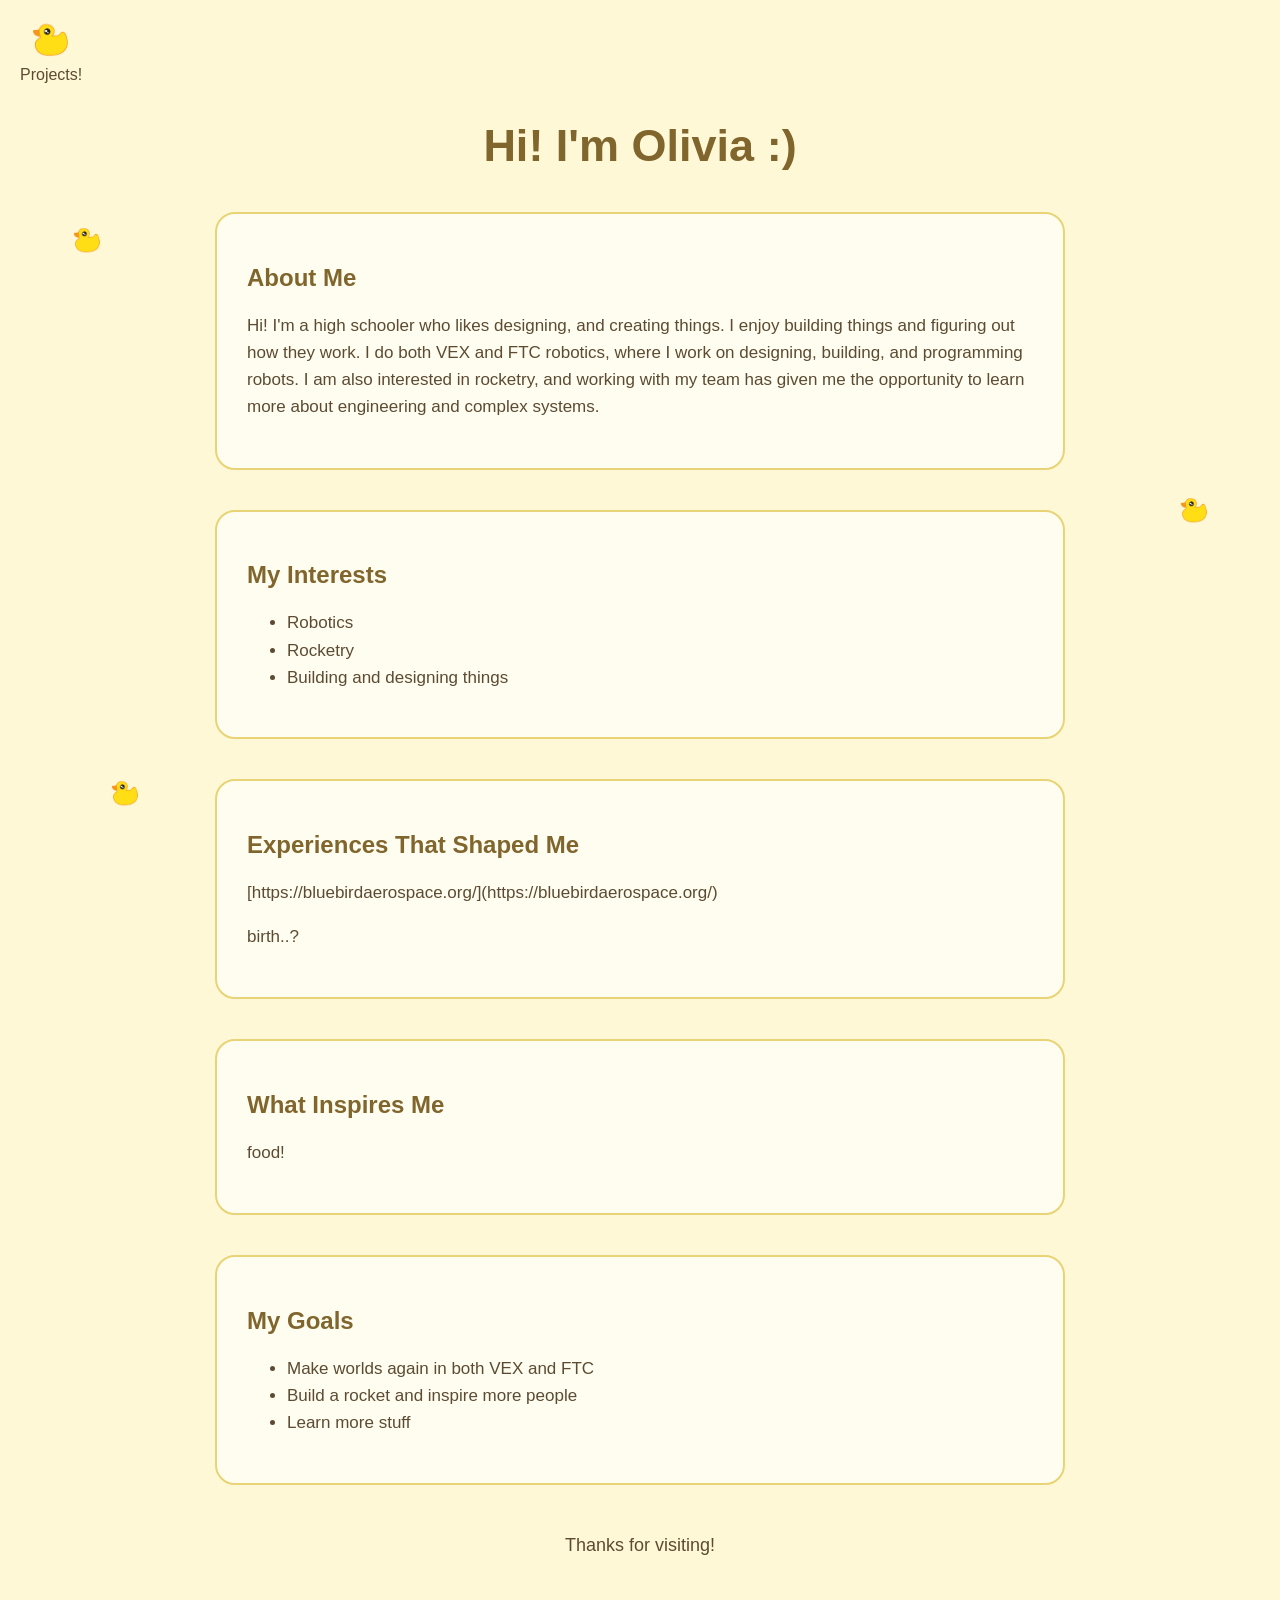
==== index.html @ 073da1d1 "Fix link formatting in experiences section" ====
<!DOCTYPE html>
<html>
<head>
    <title>Olivia - About Me</title>
    <link rel="stylesheet" href="style.css">
</head>

<body>

<div class="menu">

    <img src="images/duck.png" class="menu-duck" onclick="showProjects()">

    <div id="speech">Projects!</div>

    <div id="projects">
        <a href="projects/cardboard.html"> Cardboard Innovations</a>
    </div>

</div>

<img src="images/duck.png" class="duck duck1">
<img src="images/duck.png" class="duck duck2">
<img src="images/duck.png" class="duck duck3">

    <div class="container">

        <h1>Hi! I'm Olivia :) </h1>
        

        <div class="card">
            <h2>About Me</h2>

            <p>
                Hi! I'm a high schooler who likes designing, and creating things. I enjoy building things and figuring out how they work. I do both VEX and FTC robotics, where I work on designing, building, and programming robots. I am also interested in rocketry, and working with my team has given me the opportunity to learn more about engineering and complex systems.
            </p>
        </div>

        <div class="card">
            <h2>My Interests</h2>

            <ul>
                <li>Robotics</li>
                <li>Rocketry</li>
                <li>Building and designing things</li>
            </ul>
        </div>

        <div class="card">
            <h2>Experiences That Shaped Me</h2>

            <p>
              [https://bluebirdaerospace.org/](https://bluebirdaerospace.org/)
            </p>

            <p>
              birth..?  
            </p>
        </div>

        <div class="card">
            <h2>What Inspires Me</h2>

            <p>
                food!
            </p>
        </div>

        <div class="card">
            <h2>My Goals</h2>

            <ul>
                <li> Make worlds again in both VEX and FTC </li>
                <li> Build a rocket and inspire more people </li>
                <li> Learn more stuff</li>
            </ul>
        </div>

        <p class="bottom">Thanks for visiting! </p>

    </div>

    <script src="script.js"></script>

</body>
</html>
---- style.css ----
body {
    background: #fff8d6;
    color: #5c4b32;
    font-family: Arial, sans-serif;
    margin: 0;
}

.container {
    width: 70%;
    max-width: 850px;
    margin: 120px auto;
    text-align: center;
}

h1 {
    font-size: 45px;
    color: #80652c;
}

h2 {
    color: #80652c;
}

.intro {
    color: #a58a48;
    font-size: 18px;
}

.card {
    background: #fffdf0;
    border: 2px solid #e8d477;
    border-radius: 20px;
    padding: 30px;
    margin: 40px 0;
    text-align: left;
}

.card p,
.card li {
    font-size: 17px;
    line-height: 1.6;
}

.menu {
    position: fixed;
    top: 20px;
    left: 20px;
    z-index: 10;
}

.menu-duck {
    width: 60px;
    cursor: pointer;
}

.menu-duck:hover {
    transform: scale(1.1);
}

#projects {
    display: none;
    background: #fffdf0;
    border: 2px solid #e8d477;
    border-radius: 12px;
    padding: 12px;
    margin-top: 5px;
    width: 180px;
}

#projects a {
    color: #5c4b32;
    text-decoration: none;
    font-weight: bold;
}

#projects a:hover {
    color: #a58a48;
}

.duck {
    position: fixed;
    width: 45px;
    cursor: pointer;
}

.duck1 {
    top: 25%;
    left: 5%;
}

.duck2 {
    top: 55%;
    right: 5%;
}

.duck3 {
    bottom: 10%;
    left: 8%;
}

.bottom {
    margin-top: 50px;
    font-size: 18px;
}

.project-pictures {
    display: flex;
    justify-content: space-between;
    gap: 15px;
    margin-top: 25px;
}

.project-pictures img {
    width: 23%;
    height: 150px;
    object-fit: cover;
    border-radius: 12px;
}
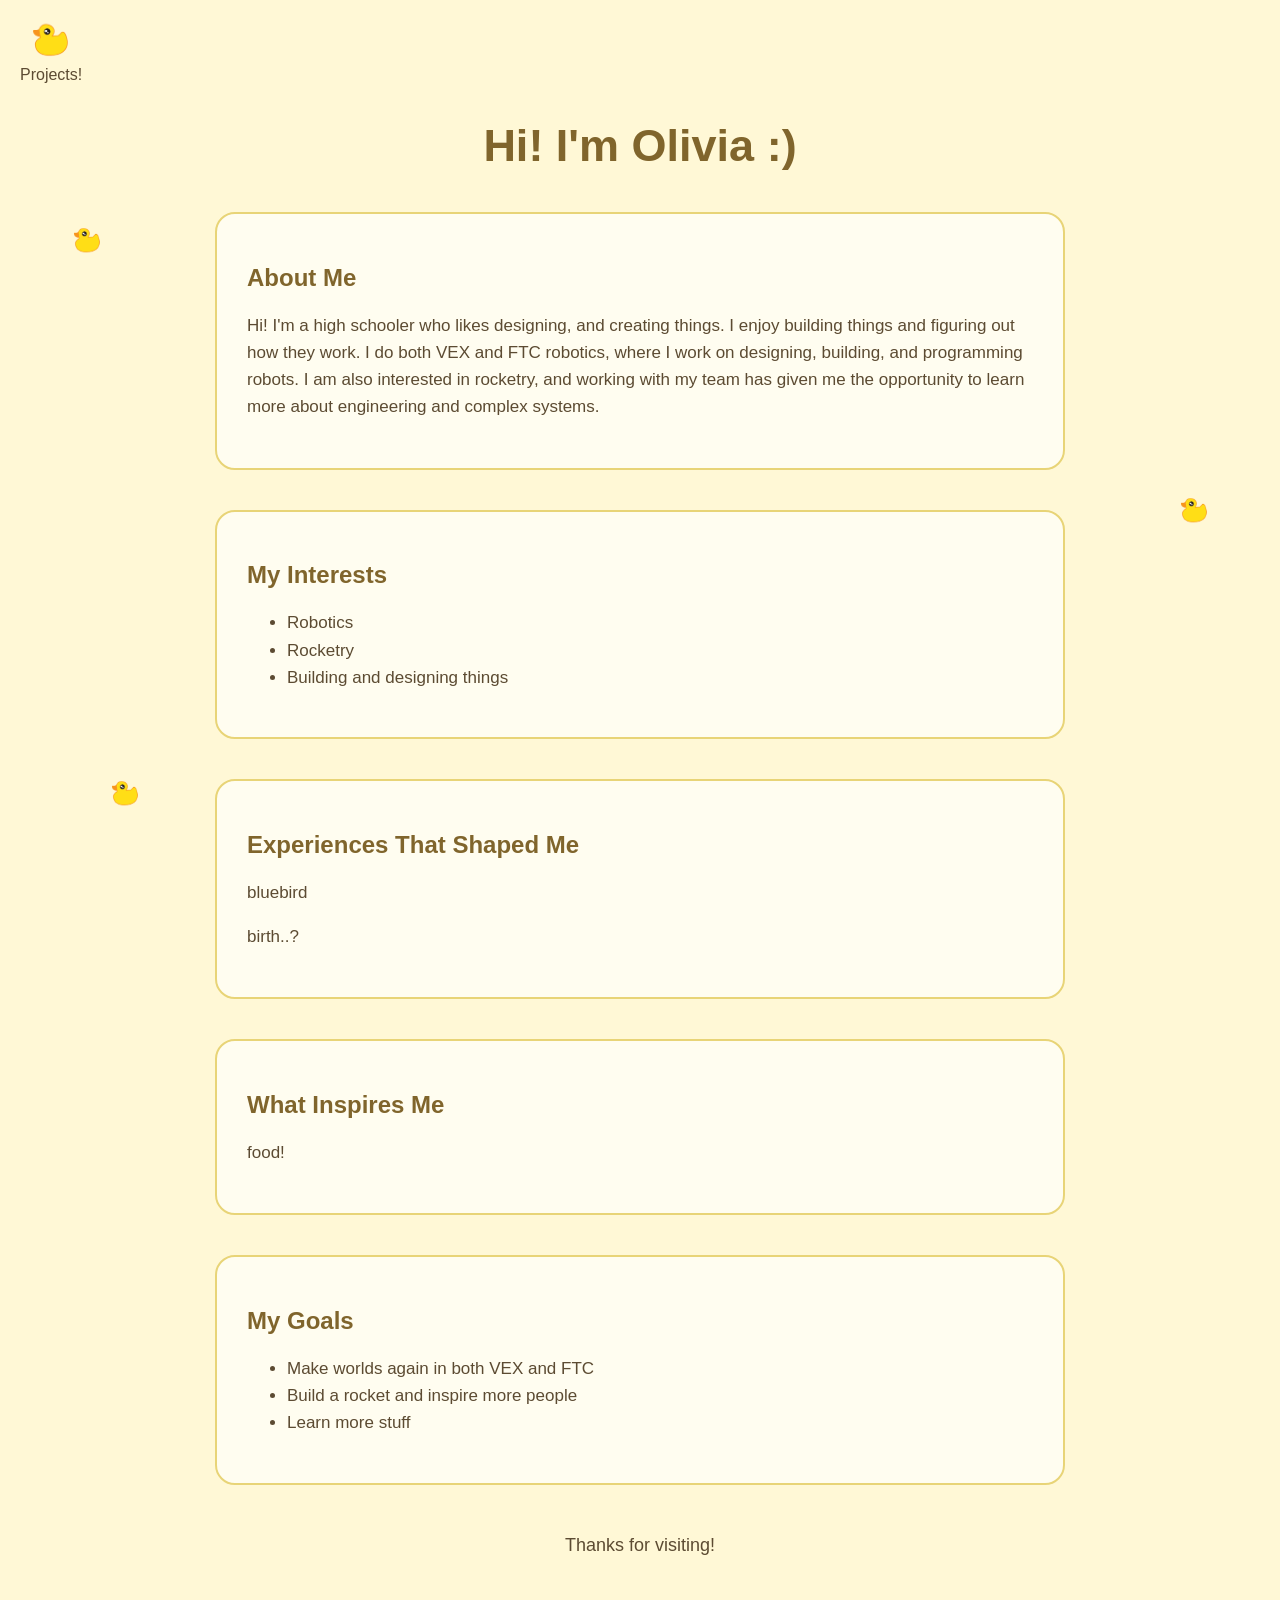
==== commit 68dc912d: "Fix link formatting in experiences section" ====
--- a/index.html
+++ b/index.html
@@ -50,7 +50,8 @@
             <h2>Experiences That Shaped Me</h2>
 
             <p>
-              [https://bluebirdaerospace.org/](https://bluebirdaerospace.org/)
+              bluebird
+               <https://bluebirdaerospace.org>
             </p>
 
             <p>
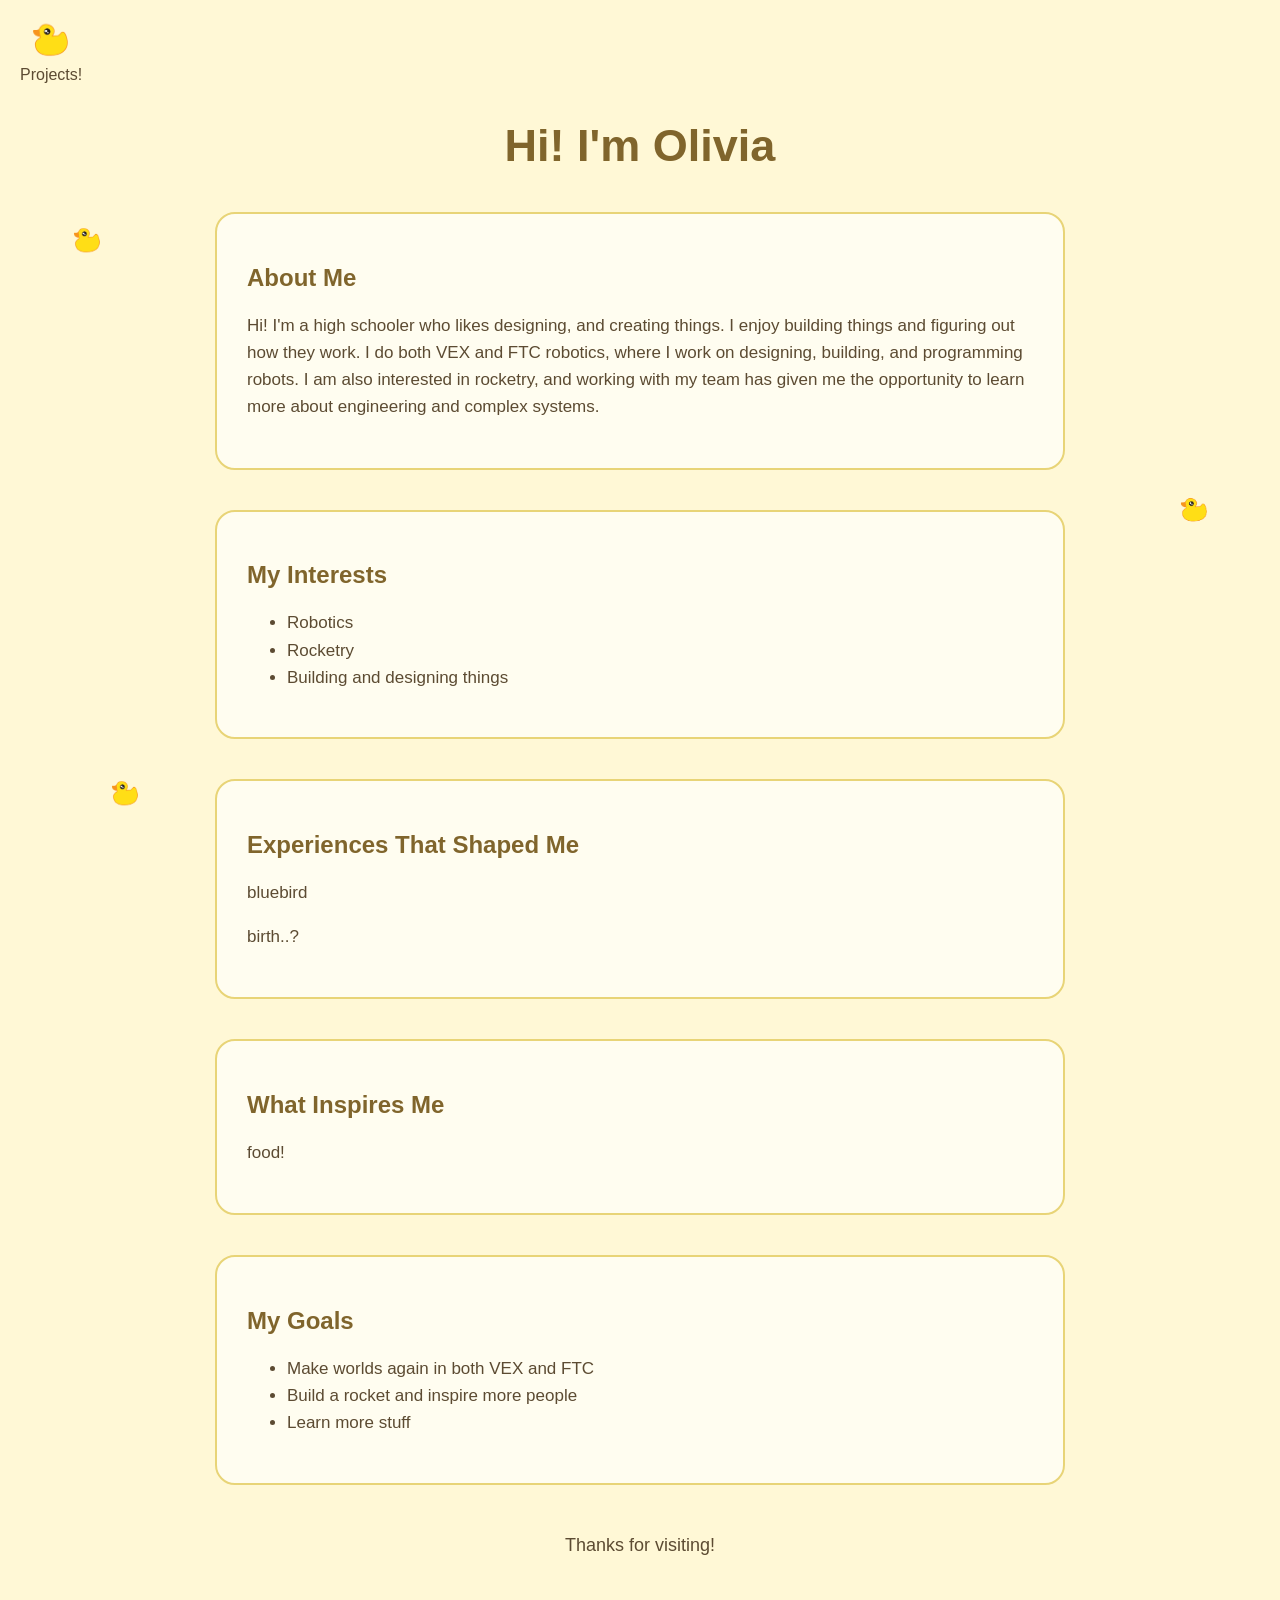
==== commit 49f3005e: "Remove smiley from heading in index.html" ====
--- a/index.html
+++ b/index.html
@@ -14,9 +14,10 @@
     <div id="speech">Projects!</div>
 
     <div id="projects">
-        <a href="projects/cardboard.html"> Cardboard Innovations</a>
+        <a href="projects/cardboard.html">Cardboard Stuff</a>
+        <a href="projects/reaction.html">Reaction Time Game</a>
     </div>
-
+    
 </div>
 
 <img src="images/duck.png" class="duck duck1">
@@ -25,7 +26,7 @@
 
     <div class="container">
 
-        <h1>Hi! I'm Olivia :) </h1>
+        <h1>Hi! I'm Olivia </h1>
         
 
         <div class="card">
